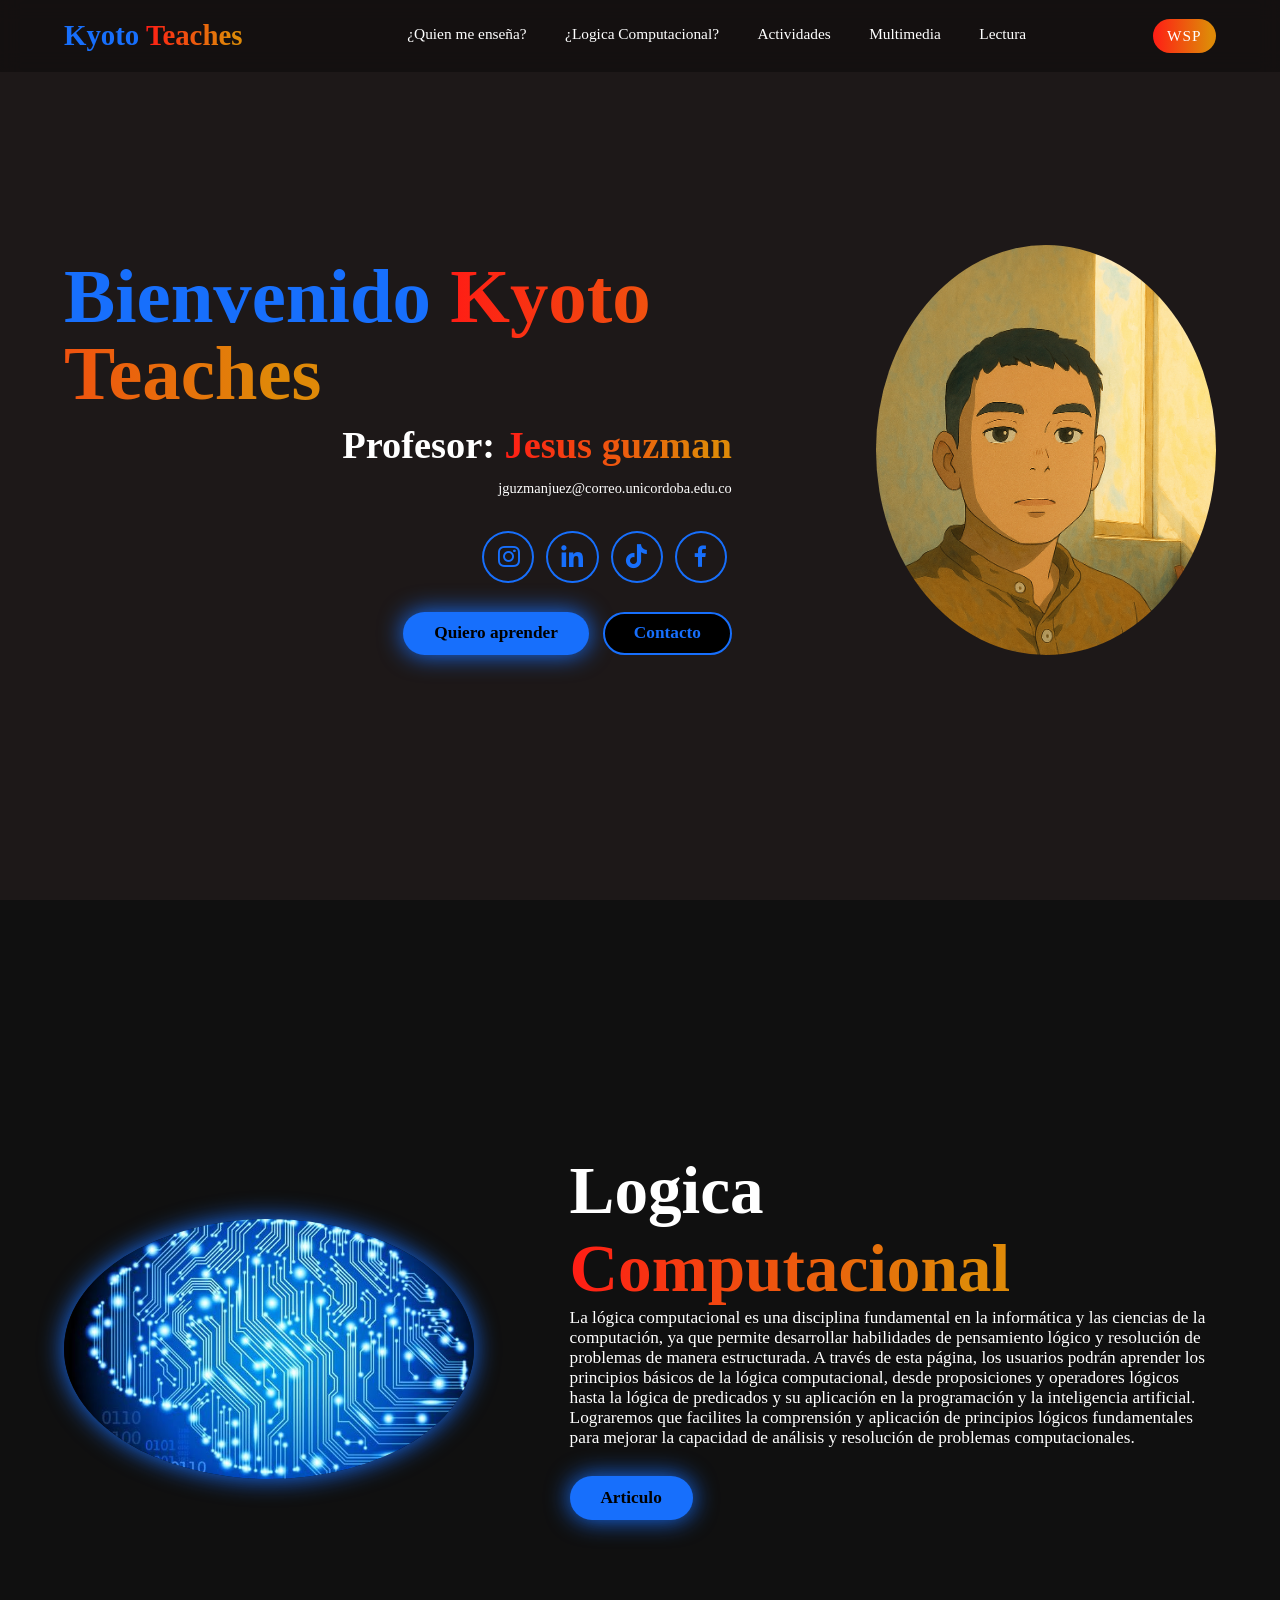
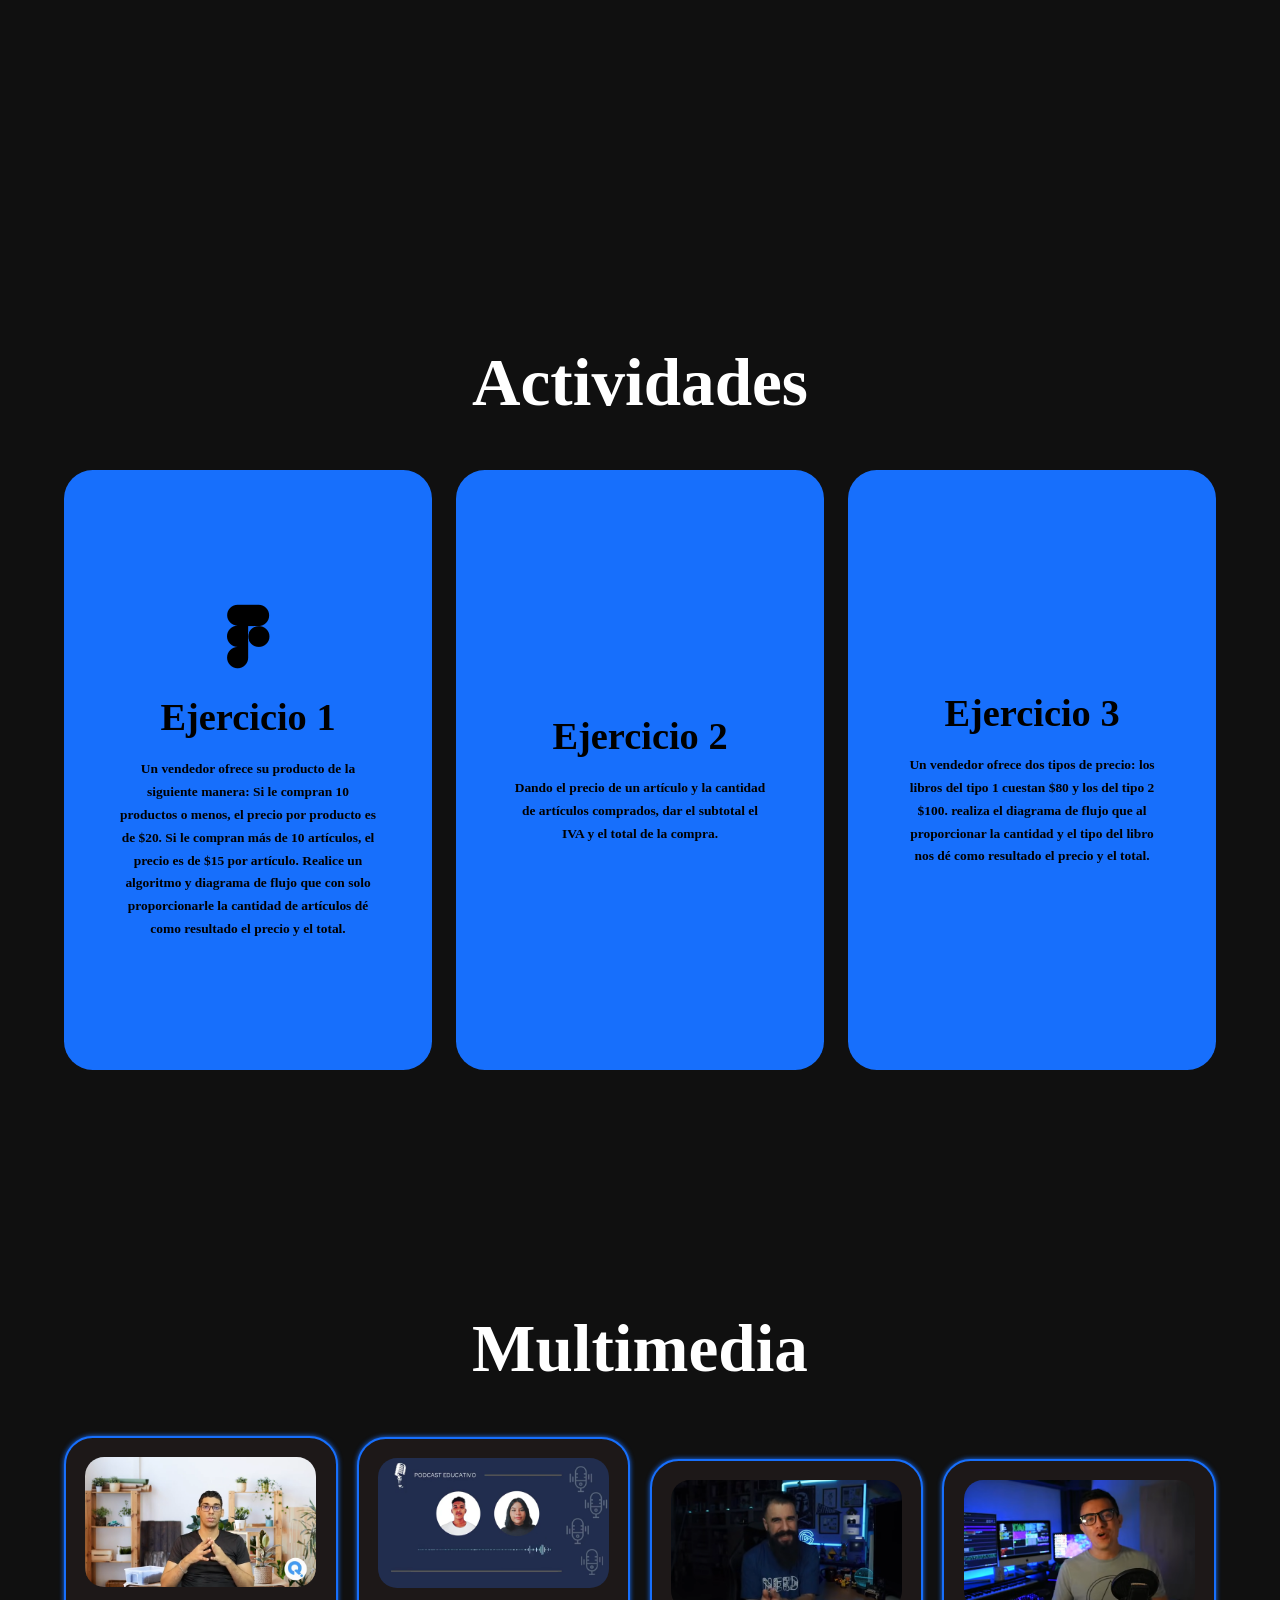
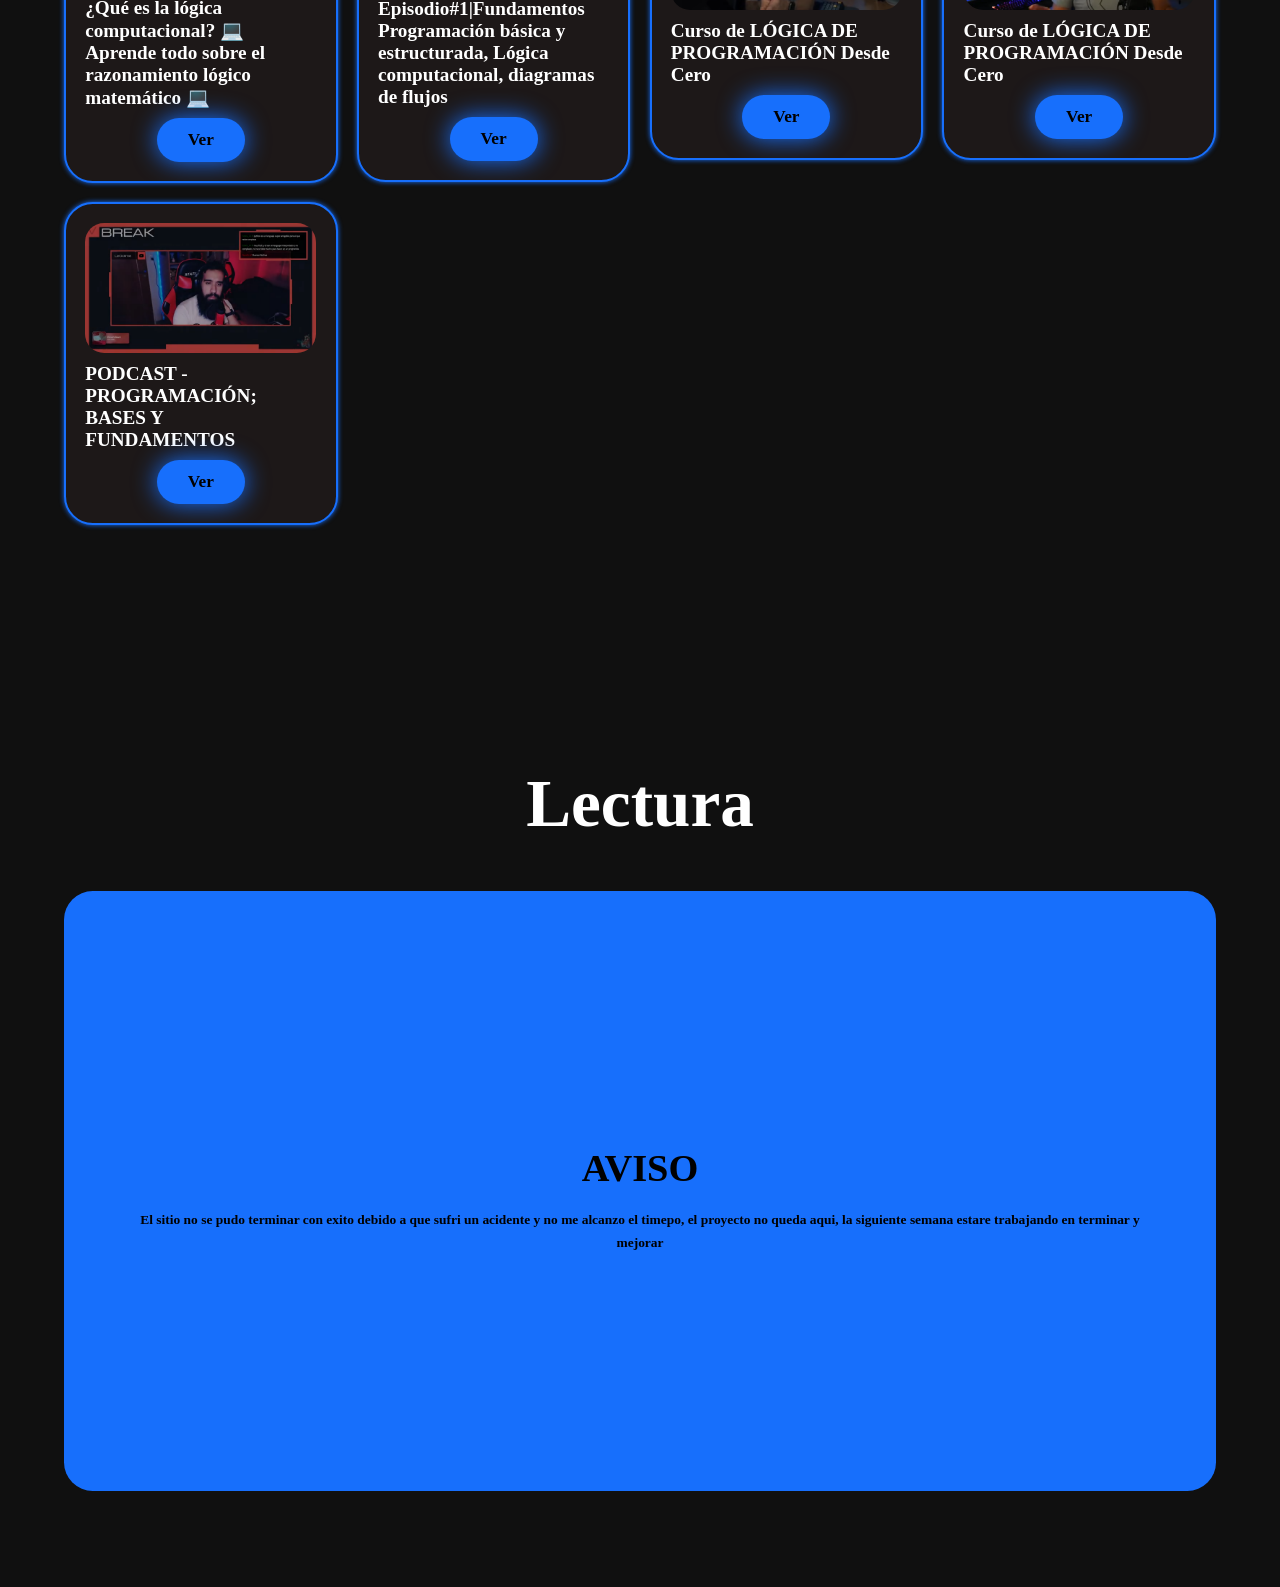
==== index.html @ 455e39cb "Add files via upload" ====
<!DOCTYPE html>
<html lang="en">
<head>
    <meta charset="UTF-8">
    <meta name="viewport" content="width=device-width, initial-scale=1.0">
    <link rel="stylesheet" href="stilos.css">
    <link href='https://unpkg.com/boxicons@2.1.4/css/boxicons.min.css' rel='stylesheet'>
    <title>Logica Computacional</title>
</head>
<body>
       
    <header class="header">
        <a href="#home" class="logo">
            Kyoto <span>Teaches</span>
        </a>
        <i class="bx bx-menu" id="menu-icon"></i>
        <nav class="navbar">
            <a href="#home">¿Quien me enseña?</a>
            <a href="#que">¿Logica Computacional?</a>
            <a href="#actividades">Actividades</a>
            <a href="#multimedia">Multimedia</a>
            <a href="#lectura">Lectura</a>
        </nav>
        <button class="gradient-btn">WSP</button>
    </header>

    <section class="home" id="home">
        <div class="home-content">
            <h1>Bienvenido <span>Kyoto Teaches</span></h1>
            <h3>Profesor: <span>Jesus guzman</span></h3>
            <p>jguzmanjuez@correo.unicordoba.edu.co</p>

            <div class="social-icons">
                <a href="https://www.instagram.com/guzdans/"><i class="bx bxl-instagram"></i></a>
                <a href="https://www.linkedin.com/in/jesus-daniel-guzman-juez-9623ba346/"><i class="bx bxl-linkedin"></i></a>
                <a href="https://www.tiktok.com/@yosoykyoto"><i class="bx bxl-tiktok"></i></a>
                <a href="https://www.facebook.com/jesusguzmanjuez/"><i class="bx bxl-facebook"></i></a>
            </div>
            <div class="btn-group">
                <a href="#que" class="btn">Quiero aprender</a>
                <a href="https://wa.link/2sp9tt" class="btn">Contacto</a>
            </div>
        </div>

        <div class="home-img">
            <img src="img/ChatGPT Image 29 mar 2025, 07_45_55 p.m..png" alt="Imagen de Kyoto">
        </div>
    </section>

    <section class="que" id="que">
        <div class="que-img">
            <img src="img/31887_Inteligencia_artificial.jpg" alt="Imagen sobre mí">
        </div>
        <div class="que-content"> 
            <h2>Logica <span>Computacional</span></h2>
            <p>La lógica computacional es una disciplina fundamental en la informática y las ciencias de la computación, ya que permite desarrollar habilidades de pensamiento lógico y resolución de problemas de manera estructurada. A través de esta página, los usuarios podrán aprender los principios básicos de la lógica computacional, desde proposiciones y operadores 
                lógicos hasta la lógica de predicados y su aplicación en la programación y la inteligencia artificial.
             </p>

            <p>Lograremos que facilites la comprensión y aplicación de principios lógicos fundamentales para mejorar la capacidad de análisis y resolución de problemas computacionales.</p>
            <a href="https://books.google.com.co/books?hl=es&lr=&id=pS_6oZVbY2cC&oi=fnd&pg=PR3&dq=l%C3%B3gica+computacional&ots=GQZmERwWbN&sig=cdXaxBweDlVz8dLtbsmLtMl1VJs&redir_esc=y#v=onepage&q=l%C3%B3gica%20computacional&f=false" class="btn">Articulo</a>
        </div>
    </section>

    <section class="actividades" id="actividades">
        <h2 class="heading">Actividades</h2>

        <div class="actividades-container" >
            <div class="actividades-box" >
                <div class="actividades-info" >
                    <i class="bx bxl-figma" ></i>
                    <h4>Ejercicio 1</h4>

                    
                    <p>Un vendedor ofrece su producto de la siguiente manera: Si le compran 10 productos o menos, el precio por producto es de $20. Si le compran más de 10 artículos, el precio es de $15 por artículo. Realice un algoritmo y diagrama de flujo que con solo proporcionarle la cantidad de artículos dé como resultado el precio y el total. </p>
                </div>
            </div>

            <div class="actividades-box">
                <div class="actividades-info">
                    <i class="bx bxl-code"></i>
                    <h4>Ejercicio 2</h4>
                    <p>Dando el precio de un artículo y la cantidad de artículos comprados, dar el subtotal el IVA y el total de la compra. </p>
                </div>
            </div>

            <div class="actividades-box">
                <div class="actividades-info">
                    <i class="bx bxl-curly"></i>
                    <h4>Ejercicio 3</h4>
                    <p>Un vendedor ofrece dos tipos de precio: los libros del tipo 1 cuestan $80 y los del tipo 2 $100. realiza el diagrama de flujo que al proporcionar la cantidad y el tipo del libro nos dé como resultado el precio y el total.</p>
                </div>
            </div>
        </div>
    </section>

    <section class="multimedia" id="multimedia">
        <h2 class="heading">Multimedia</h2>
        <div class="multimedia-box">
            <div class="multimedia-card">
                <img src="img/multi-1.png" alt="Descripción de la imagen">
                <h3>¿Qué es la lógica computacional? 💻 Aprende todo sobre el razonamiento lógico matemático 💻</h3>
                <a href="https://www.youtube.com/watch?v=OLVNWmnWc9I" class="btn">Ver</a>
            </div>

            <div class="multimedia-card">
                <img src="img/multi-2.png" alt="Descripción de la imagen">
                <h3>Episodio#1|Fundamentos Programación básica y estructurada, Lógica computacional, diagramas de flujos</h3>
                <a href="https://www.youtube.com/watch?v=0dF1pGS6qRw&t=17s" class="btn">Ver</a>
            </div>

            <div class="multimedia-card">
                <img src="img/multi-3.png" alt="Descripción de la imagen">
                <h3>Curso de LÓGICA DE PROGRAMACIÓN Desde Cero</h3>
                <a href="https://www.youtube.com/watch?v=TdITcVD64zI" class="btn">Ver</a>
            </div>

            <div class="multimedia-card">
                <img src="img/multi-6.png" alt="Descripción de la imagen">
                <h3>Curso de LÓGICA DE PROGRAMACIÓN Desde Cero</h3>
                <a href="https://www.youtube.com/watch?v=as1opL254NA" class="btn">Ver</a>
            </div>




            <div class="multimedia-card">
                <img src="img/multi-5.png" alt="Descripción de la imagen">
                <h3>PODCAST - PROGRAMACIÓN; BASES Y FUNDAMENTOS</h3>
                <a href="https://www.youtube.com/watch?v=H1uZv_AVcD4" class="btn">Ver</a>
            </div>

        </div>
    </section>


    <section class="actividades" id="lectura">
        <h2 class="heading">Lectura</h2>

        <div class="actividades-container" >
     

            <div class="actividades-box">
                <div class="actividades-info">
                    <i class="bx bxl-curly"></i>
                    <h4>AVISO</h4>
                    <p>El sitio no se pudo terminar con exito debido a que sufri un acidente y no me alcanzo el timepo, el proyecto no queda aqui, la siguiente semana estare trabajando en terminar y mejorar</p>
                </div>
            </div>
        </div>
    </section>


</body>
</html>
---- stilos.css ----
* {
    margin: 0;
    padding: 0;
    box-sizing: border-box;
    text-decoration: none;
    scroll-behavior: smooth;
    font-family: "Poppins";
}

:root {
    --bg-color: #1d1818;
    --second-bg-color: #101010;
    --text-color: white;
    --main-color: #176ffc;
}

html {
    font-size: 60%;
    overflow-x: hidden;
}

body {
    background: var(--bg-color);
    color: var(--text-color);
}

.header {
    position: fixed;
    width: 100%;
    top: 0;
    left: 0;
    padding: 2rem 5%;
    background: rgba(0, 0, 0, 0.3);
    backdrop-filter: blur(10px);
    display: flex;
    justify-content: space-between;
    align-items: center;
    z-index: 1000;
}

#menu-icon {
    font-size: 3.5rem;
    color: var(--main-color);
    display: none; /* Ocultar por defecto */
}

.logo {
    font-size: 3rem;
    color: var(--main-color);
    font-weight: 800;
    cursor: pointer;
    transition: 0.3s ease-in-out;
}

.logo:hover {
    transform: scale(1.1);
}

span {
    background: linear-gradient(270deg, #df8908 10%, #ff1d15 100%);
    background-clip: text;
    color: transparent;
}

.navbar {
    display: flex;
}

.navbar a {
    font-size: 1.6rem;
    color: var(--text-color);
    margin-left: 4rem;
    font-weight: 500;
    transition: 0.3s ease-in-out;
    border-bottom: 3px solid transparent;
}

.navbar a:hover {
    color: var(--main-color);
    border-bottom: 3px solid var(--main-color);
}

.gradient-btn {
    font-size: 1.6rem;
    padding: 0.8rem 1.5rem;
    border-radius: 3rem;
    background: linear-gradient(270deg, #df8908 10%, #ff1d15 100%);
    letter-spacing: 1px;
    cursor: pointer;
    transition: 0.3s ease-in-out;
    color: white;
    border: none;
    white-space: nowrap;
}

.gradient-btn:hover {
    transform: scale(1.05);
}

section {
    min-height: 100vh;
    padding: 10rem 5%;
}

.home {
    display: flex;
    align-items: center;
    justify-content: center;
    gap: 15rem;
}

.home-content {
    display: flex;
    flex-direction: column;
    align-items: flex-end;
    text-align: flex-end;
}

.home-content h1 {
    font-size: 8rem;
    font-weight: 700;
    margin-top: 1.5rem;
    line-height: 1;
    color: var(--main-color);
}

.home-content h3 {
    margin: 1rem 0;
    font-size: 4rem;
}

.home-content p {
    font-size: 1.5rem;
    font-weight: 500;
    line-height: 1.8;
}

.home-img {
    height: 32vw; 
    border-radius: 50%; 
    display: flex; 
    justify-content: center; 
    align-items: center; 
}

.home-img img {
    border-radius: 50%;
    width: 100%; 
    height: 100%; 
    object-fit: cover; 
    transition: 0.4s ease-in-out;
}

.home-img img:hover {
    box-shadow: 0 0 25px var(--main-color),
                0 0 50px var(--main-color),
                0 0 100px var(--main-color);
}

.social-icons a {
    display: inline-flex;
    justify-content: center;
    align-items: center;
    font-size: 3rem;
    padding: 1rem;
    background: transparent;
    border: 2px solid var(--main-color);
    border-radius: 50%;
    color: var(--main-color);
    margin: 3rem 0.5rem;
    transition: 0.3s ease-in-out;
}

.social-icons a:hover {
    color: var(--text-color);
    background-color: var(--main-color);
    transform: scale(1.2) translateY(-5px);
    box-shadow: 0 0 25px var(--main-color);
}

.btn-group {
    display: flex;
    gap: 1.5rem;
}

.btn {
    display: inline-block;
    padding: 1rem 3rem;
    background-color: var(--main-color);
    box-shadow: 0 0 25px var(--main-color);
    border-radius: 3rem;
    font-size: 1.8rem;
    color: black;
    border: 2px solid transparent;
    font-weight: 600;
    transition: 0.3s ease-in-out;
}

.btn:hover {
    transform: scale(1.05);
    box-shadow: 0 0 25px var(--main-color),
                0 0 50px var(--main-color);
}

.btn-group a:nth-of-type(2) {
    background-color: black;
    color: var(--main-color);
    border: 2px solid var(--main-color);
    box-shadow: 0 0 25px transparent;
}

.btn-group a:nth-of-type(2):hover {
    box-shadow: 0 0 25px var(--main-color);
    background-color: var(--main-color);
    color: black;
}

.que {
    display: flex;
    justify-content: center;
    align-items: center;
    gap: 10rem;
    background: var(--second-bg-color);
}

.que-img img {
    width: 32vw;
    border-radius: 50%; /* Cambiado de border a border-radius para hacer la imagen circular */
    box-shadow: 0 0 25px var(--main-color);
    transition: 0.4s ease-in-out;
}

.que-img img:hover {
    box-shadow: 0 0 25px var(--main-color),
                0 0 50px var(--main-color),
                0 0 100px var(--main-color);
}

.que-content h2 {    
    font-size: 7rem;
    text-align: left;
}        

.que-content p {   
    font-size: 1.8rem;
}

.que-content .btn {  
    margin: 3rem 0;
}

::-webkit-scrollbar {  
    width: 20px;
}

::-webkit-scrollbar-thumb {  
    background-color: var(--main-color);
}

::-webkit-scrollbar-track {  
    background-color: var(--bg-color);
}

.heading {
    text-align: center;
    font-size: 7rem;
    margin: 5rem 0;
}

.actividades {
    background-color: var(--second-bg-color);
    color: black;
}

.actividades h2 {
    color: var(--text-color);
}

.actividades-container {
    display: grid;
    grid-template-columns: repeat(auto-fit, minmax(300px, 1fr));
    gap: 2.5rem;
}

.actividades-box {
    display: flex;
    justify-content: center;
    align-items: center;
    background-color: var(--main-color);
    height: 600px;
    border-radius: 3rem;
    cursor: pointer;
    border: 5px solid transparent;
    transition: 0.4s ease-in-out;
}

.actividades-box:hover {
    background: var(--second-bg-color);
    color: var(--main-color);
    border: 5px solid var(--main-color);
    transform: scale(1.03);
}

.actividades-info {
    display: flex;
    flex-direction: column;
    text-align: center;
    justify-content: center;
    align-items: center;
    padding: 5rem;
}

.actividades-info h4 {
    font-size: 4rem;
    margin: 2rem 0;
}

.actividades-info p {
    font-size: 1.4rem;
    font-weight: 600;
    line-height: 1.7;
}

.actividades-info i {
    font-size: 8rem;
}

.multimedia {
    background-color: var(--second-bg-color);
}

.multimedia-box {
    display: grid;
    grid-template-columns: repeat(auto-fit, minmax(250px, 1fr)); /* Cambiado para ser responsivo */
    place-items: center;
    gap: 2rem; /* Espaciado entre tarjetas */
}

.multimedia-card {
    display: flex;
    flex-direction: column;
    align-items: center;
    justify-content: center;
    background-color: var(--bg-color);
    border: 2px solid var(--main-color);
    border-radius: 3rem;
    gap: 1rem; /* Espaciado interno */
    padding: 2rem; /* Espaciado interno */
    overflow: hidden;
    cursor: pointer;
    box-shadow: 0 0 5px var(--main-color);
    transition: 0.3s ease;
}

.multimedia-card:hover {
    box-shadow: 0 0 25px var(--main-color),
                0 0 50px var(--main-color);
    transform: scale(1.02);                
}

.multimedia-card img {
    max-width: 100%; /* Asegura que la imagen no exceda el ancho de la tarjeta */
    border-radius: 2em;
    object-fit: cover;
}

.multimedia-card h3 {
    font-size: 2rem; /* Ajustar tamaño de fuente para ser más responsivo */
}

/* Media Queries para Responsividad */
@media (max-width: 768px) {
    .multimedia-card h3 {
        font-size: 1.5rem; /* Ajustar tamaño de fuente en pantallas más pequeñas */
    }
}

@media (max-width: 480px) {
    .multimedia-card h3 {
        font-size: 1.2rem; /* Ajustar aún más para pantallas pequeñas */
    }
}

/* Media Queries para Responsividad */
@media (max-width: 768px) {
    .header {
        padding: 1rem 2%;
        flex-direction: column;
        align-items: flex-start;
    }

    #menu-icon {
        display: block; /* Mostrar el icono del menú en móviles */
    }

    .navbar {
        display: none; /* Ocultar la barra de navegación en móviles */
        flex-direction: column;
        width: 100%;
    }

    .navbar.active {
        display: flex; /* Mostrar la barra de navegación cuando está activa */
    }

    .navbar a {
        margin: 1rem 0; /* Espaciado entre enlaces */
        font-size: 1.6rem; /* Ajustar tamaño de fuente */
    }

    .home {
        flex-direction: column;
        gap: 5rem;
    }

    .home-content h1 {
        font-size: 4rem;
    }

    .home-content h3 {
        font-size: 2rem;
    }

    .home-content p {
        font-size: 1rem;
    }

    .home-img {
        height: 50vw; /* Ajustar la altura de la imagen */
    }

    .btn {
        padding: 0.5rem 1rem;
        font-size: 1.4rem;
    }

    .que-content h2 {
        font-size: 3rem;
    }

    .actividades-info h4 {
        font-size: 2rem;
    }

    .actividades-info p {
        font-size: 1rem;
    }

    .multimedia-card h3 {
        font-size: 1.8rem;
    }
}

@media (max-width: 480px) {
    .header {
        padding: 1rem 2%;
    }

    .logo {
        font-size: 2.5rem;
    }

    .navbar a {
        font-size: 1.4rem;
        margin-left: 1rem;
    }

    .home-content h1 {
        font-size: 3rem;
    }

    .home-content h3 {
        font-size: 1.5rem;
    }

    .home-content p {
        font-size: 0.9rem;
    }

    .btn {
        padding: 0.5rem 1rem;
        font-size: 1.2rem;
    }

    .que-content h2 {
        font-size: 2.5rem;
    }

    .actividades-info h4 {
        font-size: 1.5rem;
    }

    .actividades-info p {
        font-size: 0.9rem;
    }

    .multimedia-card h3 {
        font-size: 1.5rem;
    }
}
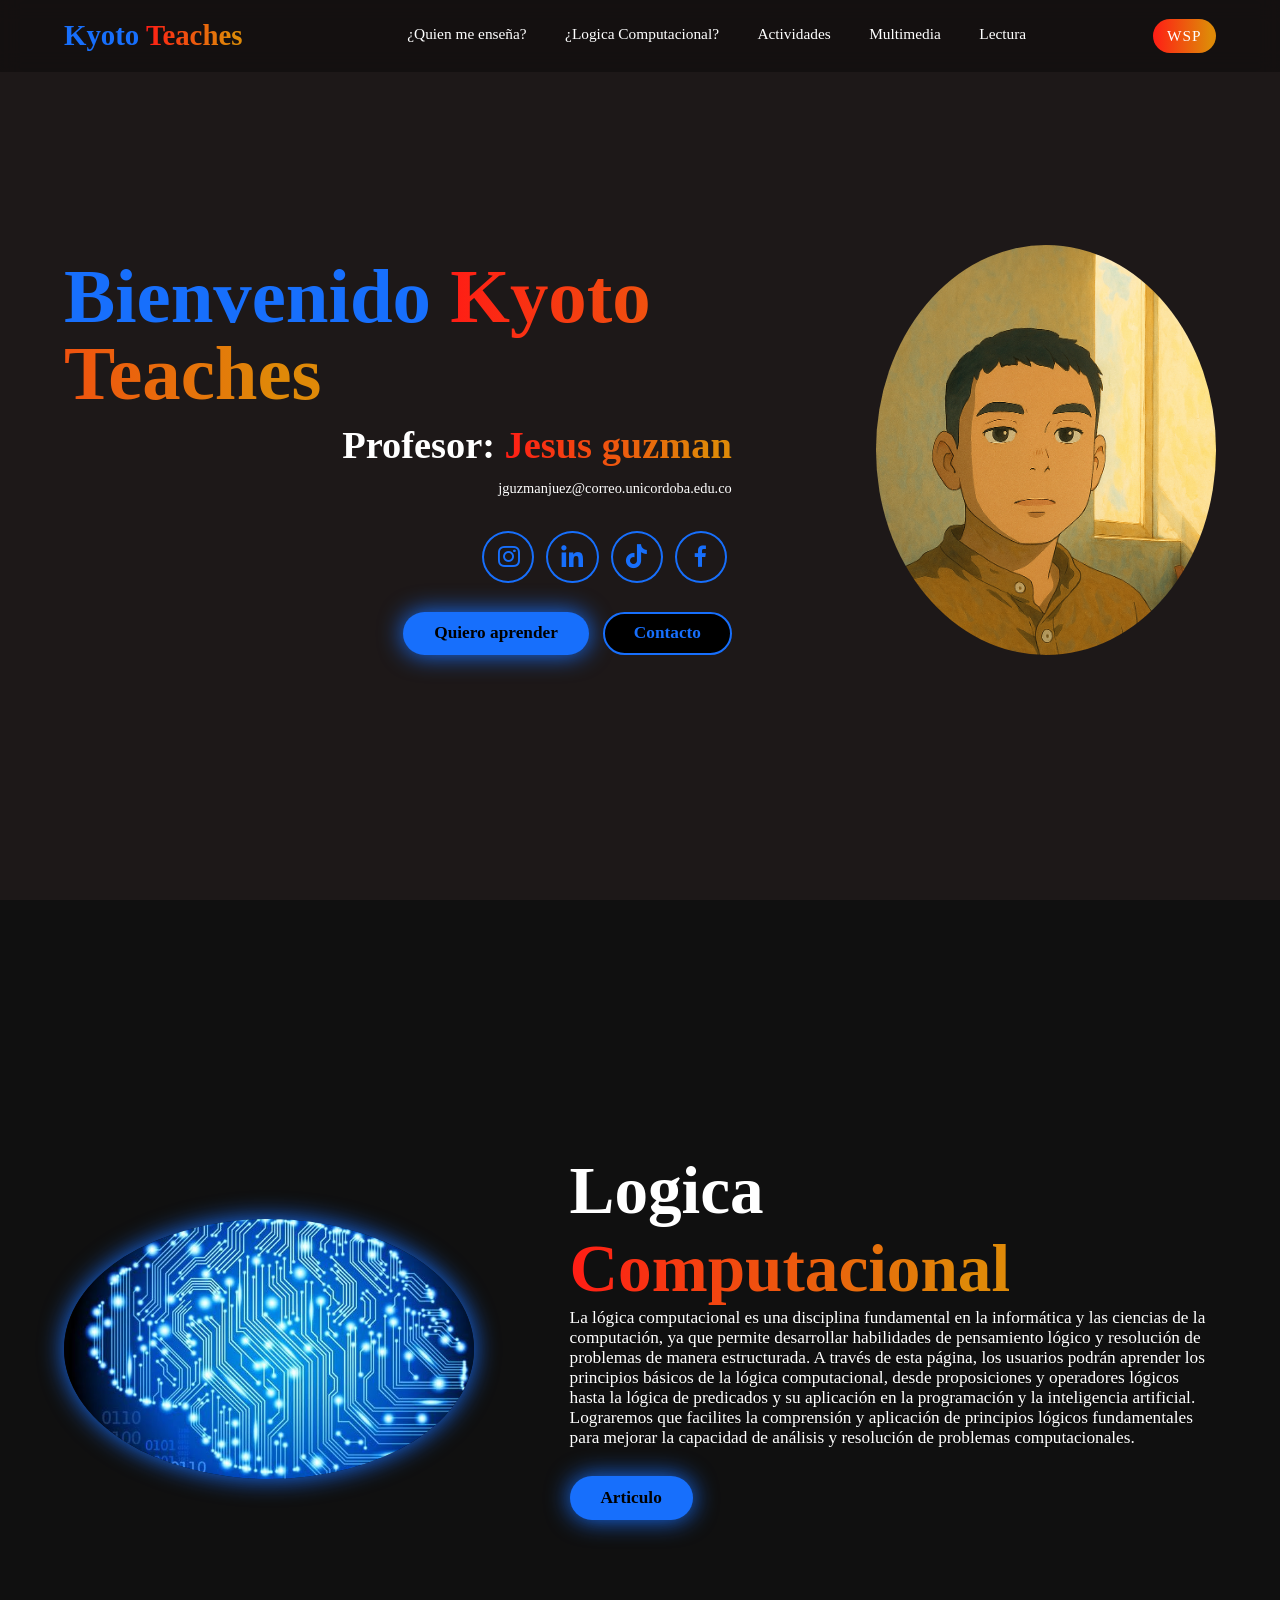
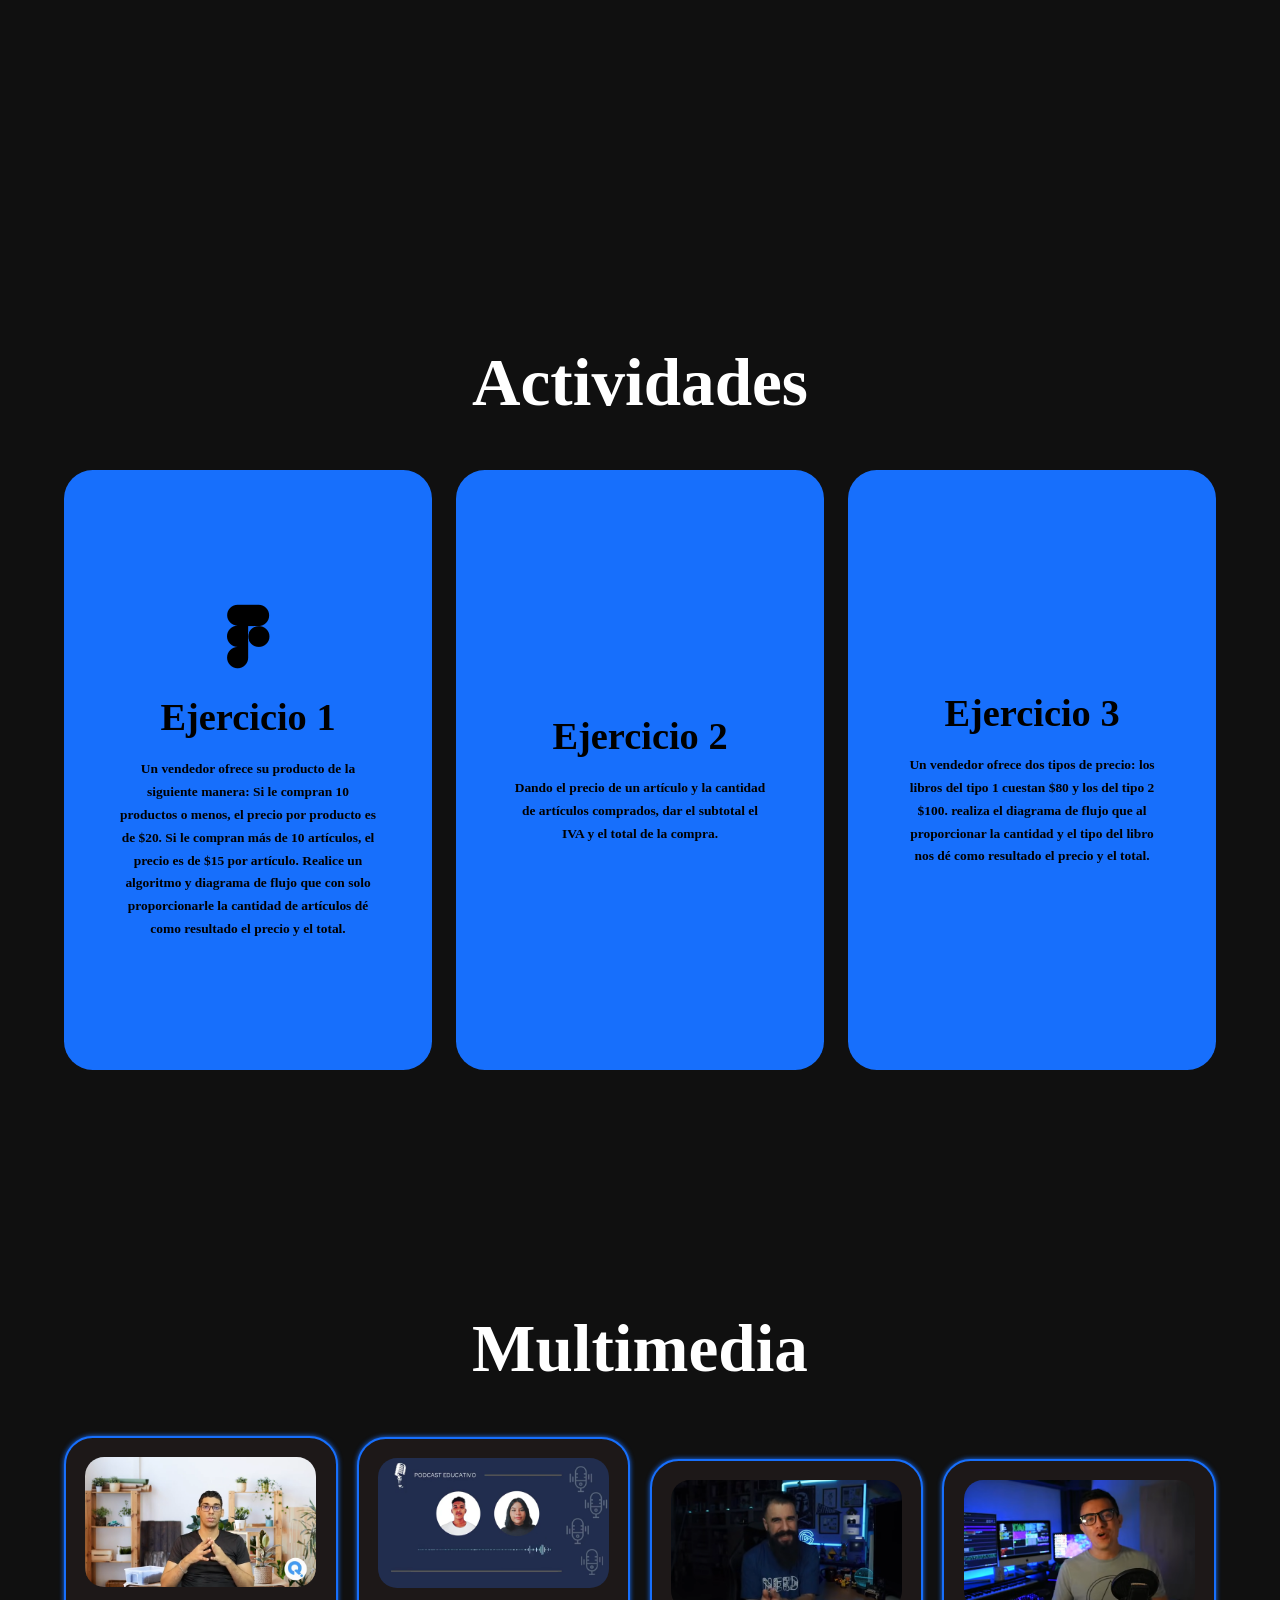
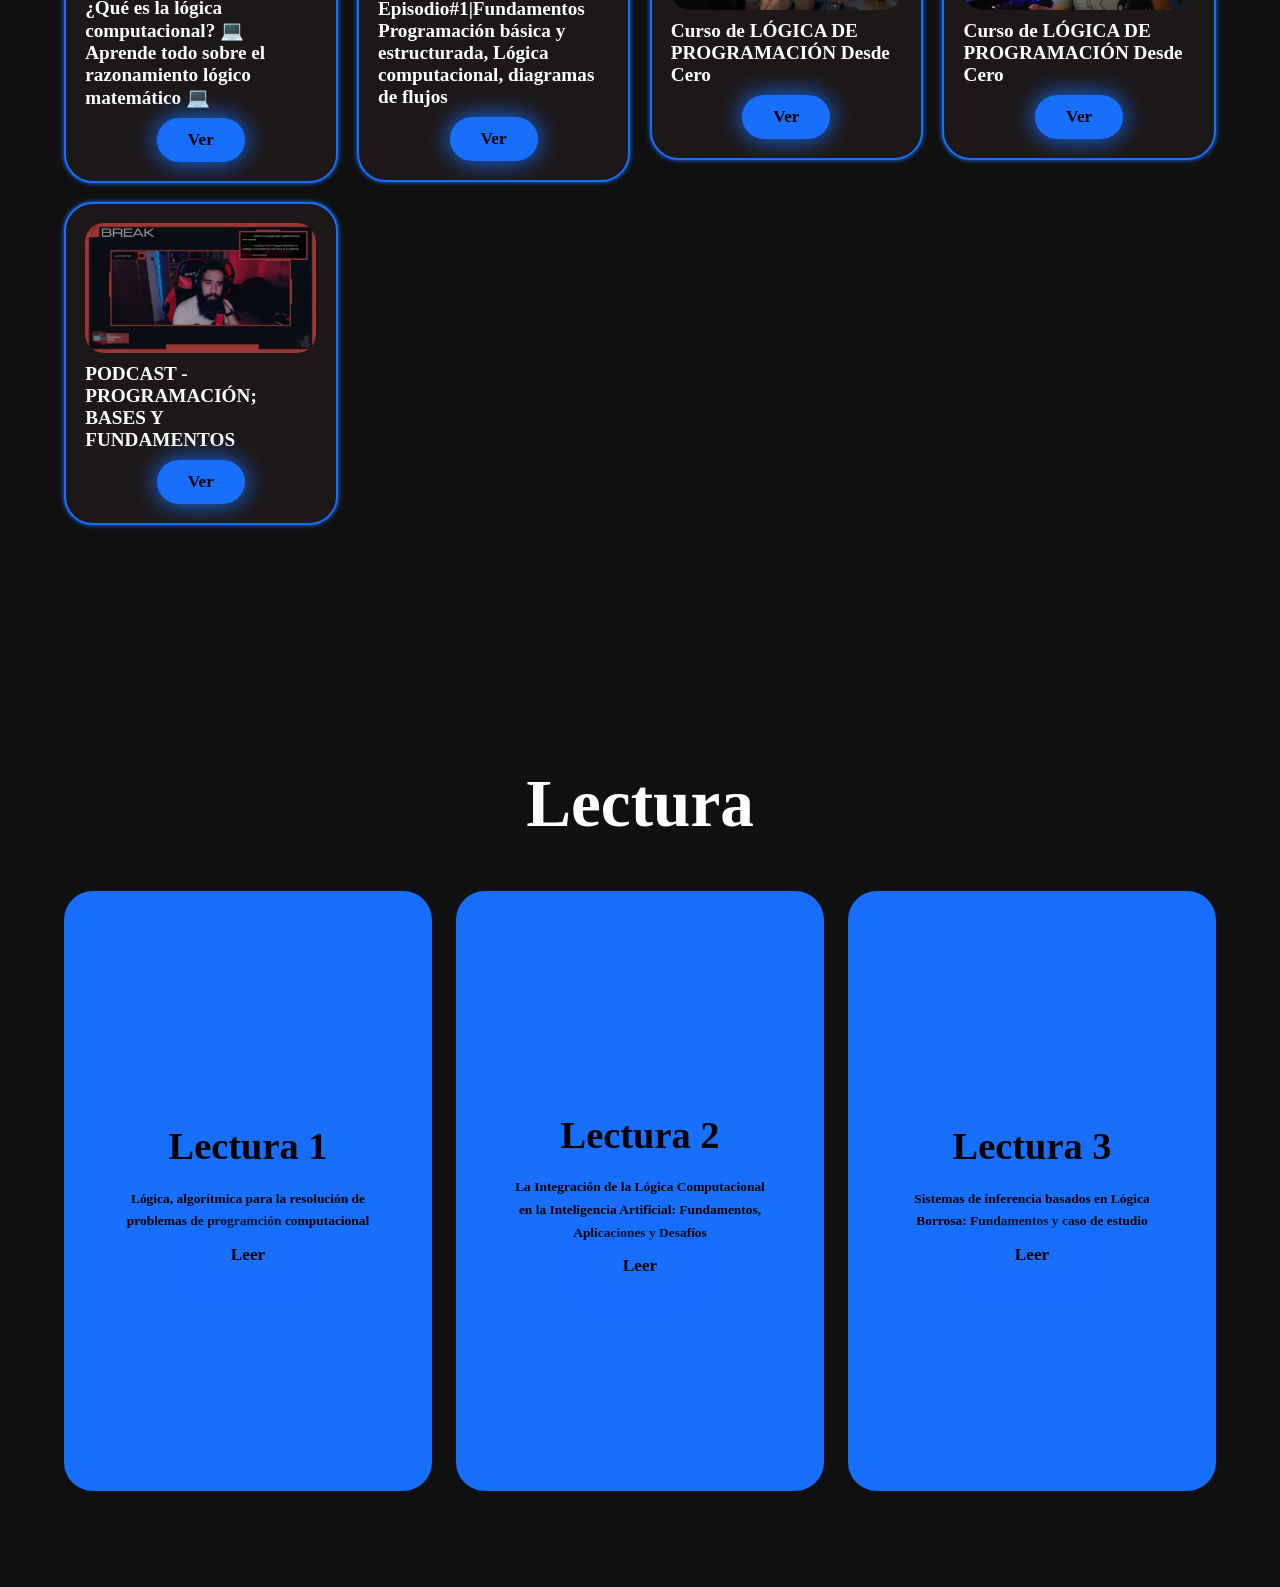
==== commit 18f3964e: "Add files via upload" ====
--- a/index.html
+++ b/index.html
@@ -143,11 +143,31 @@
             <div class="actividades-box">
                 <div class="actividades-info">
                     <i class="bx bxl-curly"></i>
-                    <h4>AVISO</h4>
-                    <p>El sitio no se pudo terminar con exito debido a que sufri un acidente y no me alcanzo el timepo, el proyecto no queda aqui, la siguiente semana estare trabajando en terminar y mejorar</p>
+                    <h4>Lectura 1</h4>
+                    <p>Lógica, algorítmica para la resolución de problemas de programción computacional</p>
+                <a href="lectura.html" class="btn">Leer</a>
                 </div>
+                
             </div>
-        </div>
+            <div class="actividades-box">
+                <div class="actividades-info">
+                    <i class="bx bxl-curly"></i>
+                    <h4>Lectura 2</h4>
+                    <p>La Integración de la Lógica Computacional en la Inteligencia Artificial: Fundamentos, Aplicaciones y Desafíos</p>
+                <a href="lectura2.html" class="btn">Leer</a>
+                </div>
+                
+            </div>
+            <div class="actividades-box">
+                <div class="actividades-info">
+                    <i class="bx bxl-curly"></i>
+                    <h4>Lectura 3</h4>
+                    <p>Sistemas de inferencia basados en Lógica Borrosa: Fundamentos y caso de estudio</p>
+                <a href="lectura3.html" class="btn">Leer</a>
+                </div>
+                
+            </div>
+          
     </section>
 
 
--- a/stilos.css
+++ b/stilos.css
@@ -497,4 +497,4 @@
     .multimedia-card h3 {
         font-size: 1.5rem;
     }
-}+}
